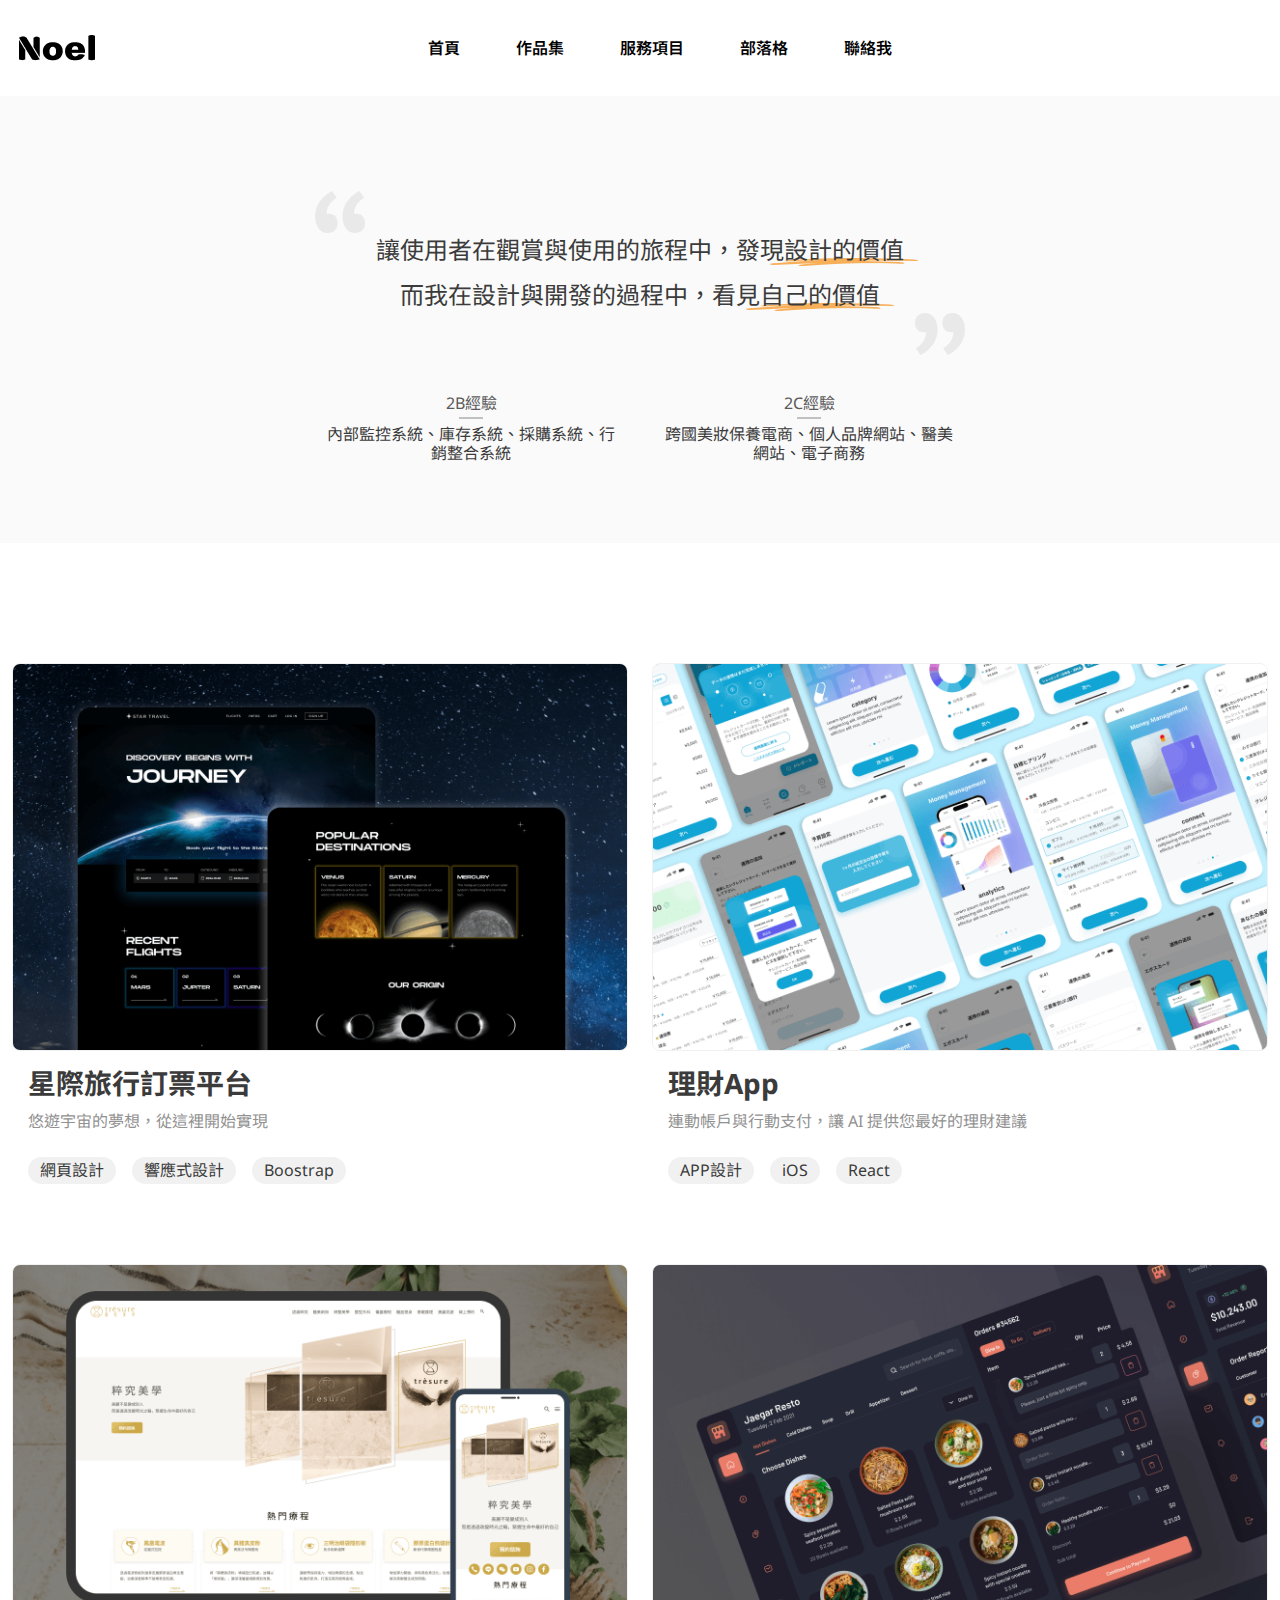
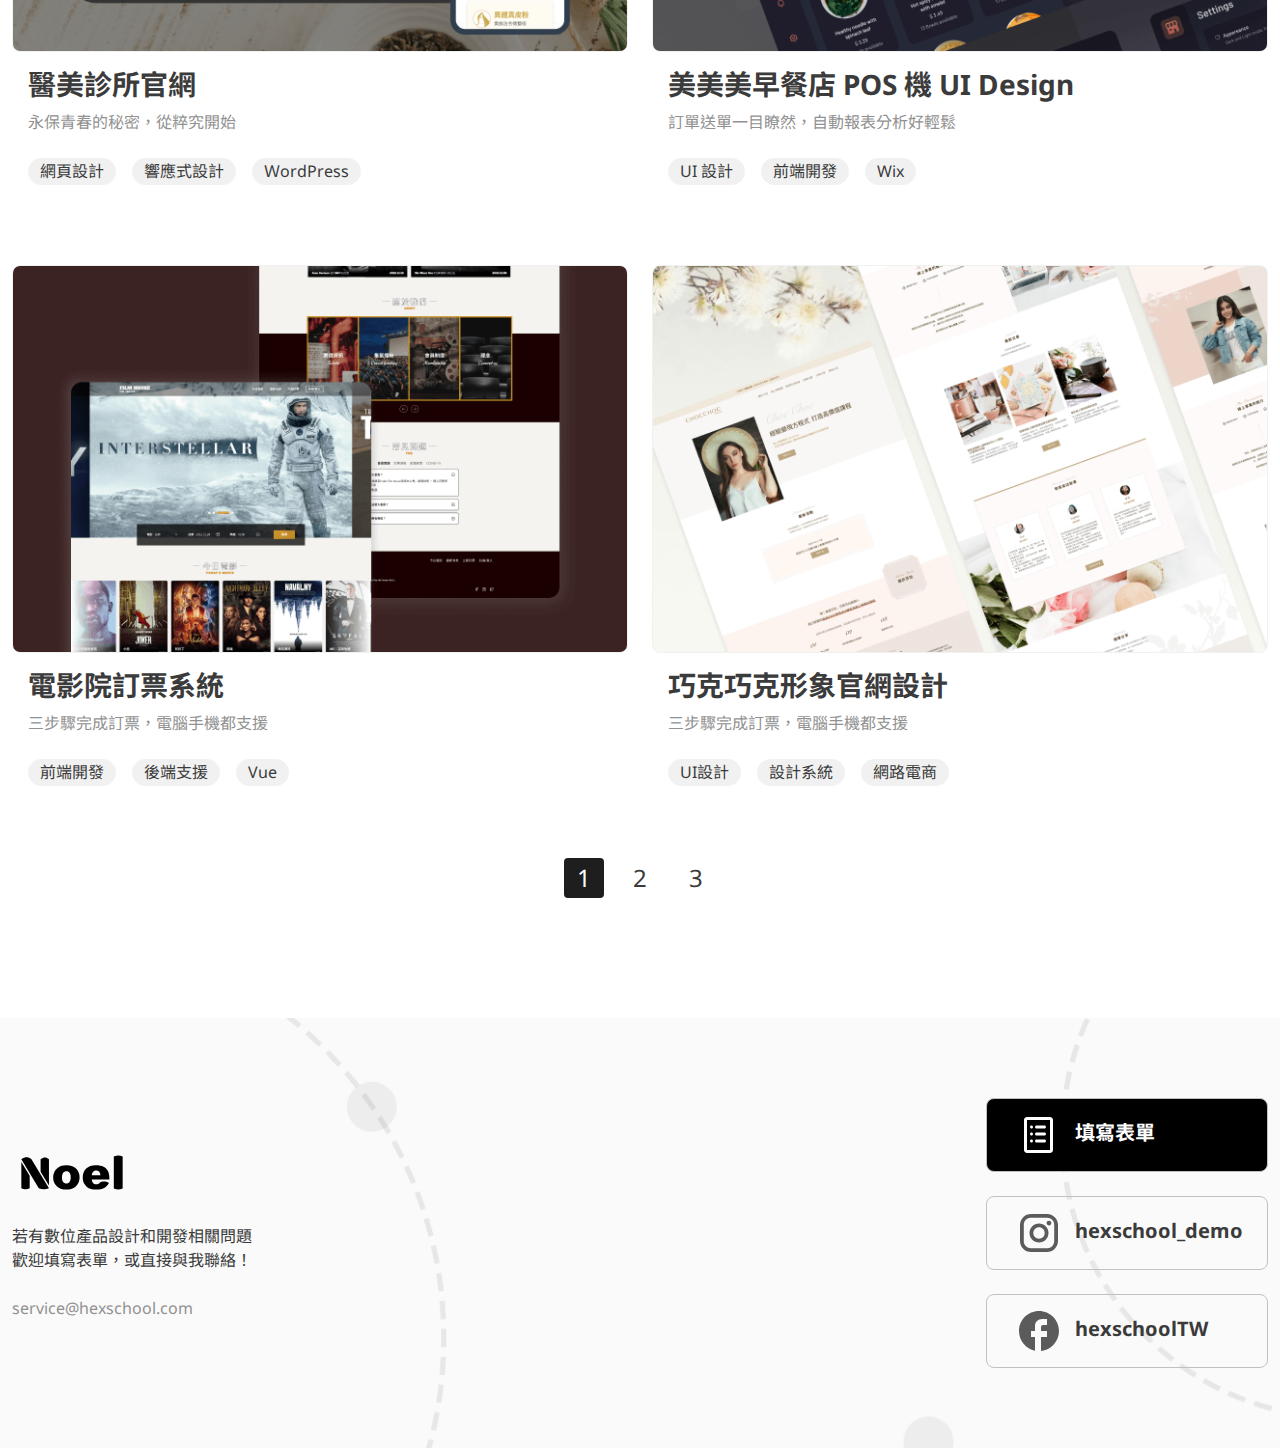
==== pages/work.html @ 678d24e9 "上傳檔案" ====
<!DOCTYPE html>
<html lang="en">

<head>
  <meta charset="UTF-8">
  <meta name="viewport" content="width=device-width, initial-scale=1.0">
  <title>Noel 作品集</title>
  <link rel="stylesheet" href="https://cdn.jsdelivr.net/npm/swiper@11/swiper-bundle.min.css"/>
  <link rel="stylesheet" href="/assets/css/all.css">
</head>

<body>
      <!-- navbar -->
  <nav>
    <div class="container">
      <div class="navbar">
        <!-- logo -->
        <h1>
          <a href="../index.html">
            <img src="../assets/images/logo.png" alt="Noel Logo">
          </a>
        </h1>
        <!-- icon -->
          <input type="checkbox" name="" id="menu-control" class="menu-control">
          <label for="menu-control" class="menu-btn">
            <span class="material-symbols-outlined hamburger">menu</span>
            <span class="material-symbols-outlined closure">close</span>
          </label>
        <!-- menu -->
        <ul class="menu">
          <li>
            <a href="../index.html">首頁</a>
          </li>
          <li>
            <a href="/pages/work.html">作品集</a>
          </li>
          <li>
            <a href="#">服務項目</a>
          </li>
          <li>
            <a href="#">部落格</a>
          </li>
          <li>
            <a href="#">聯絡我</a>
          </li>
        </ul>
      </div>
    </div>
  </nav>
  <!-- banner -->
  <div class="banner">
    <div class="container">
      <div class="banner-inner">
          <h2>
            <p>讓使用者在觀賞與使用的旅程中，<br>發現<span class="position-relative deco-mark">設計的價值</span></p>
            <p>而我在設計與開發的過程中，<br>看見<span class="position-relative deco-mark">自己的價值</span></p>
          </h2>

      <ul>
        <li>
          <h3>2B經驗</h3>
          <p>內部監控系統、庫存系統、採購系統、行銷整合系統</p>
        </li>
        <li>
          <h3>2C經驗</h3>
          <p>跨國美妝保養電商、個人品牌網站、醫美網站、電子商務</p>
        </li>
      </ul> 
      </div>       
    </div>
  </div>
  <!-- work -->
  <div class="container">
    <div class="work">
      <!-- card -->
      <ul class="card">
        <!-- card 1 -->
        <li class="card-list">
          <img src="/assets/images/work-image1.png" alt="星際旅行訂票平台 作品圖片">
          <div class="card-content">
            <h3 class="work-title">星際旅行訂票平台</h3>
            <p class="work-title-sub text-light-grey">悠遊宇宙的夢想，從這裡開始實現</p>
            <ul class="hashtag">
              <li><a href="#">網頁設計</a></li>
              <li><a href="#">響應式設計</a></li>
              <li><a href="#">Boostrap</a></li>
            </ul>
          </div>
        </li>
        <!-- card 2 -->
        <li class="card-list">
          <img src="/assets/images/work-image2.png" alt="理財App 作品圖片">
          <div class="card-content">
            <h3 class="work-title">理財App</h3>
            <p class="work-title-sub text-light-grey">連動帳戶與行動支付，讓 AI 提供您最好的理財建議</p>
            <ul class="hashtag">
              <li><a href="#">APP設計</a></li>
              <li><a href="#">iOS</a></li>
              <li><a href="#">React</a></li>
            </ul>
          </div>
        </li>
        <!-- card 3-->
        <li class="card-list">
          <img src="/assets/images/work-image3.png" alt="醫美診所官網 作品圖片">
          <div class="card-content">
            <h3 class="work-title">醫美診所官網</h3>
            <p class="work-title-sub text-light-grey">永保青春的秘密，從粹究開始</p>
            <ul class="hashtag">
              <li><a href="#">網頁設計</a></li>
              <li><a href="#">響應式設計</a></li>
              <li><a href="#">ＷordPress</a></li>
            </ul>
          </div>
        </li>
        <!-- card 4-->
        <li class="card-list">
          <img src="/assets/images/work-image4.png" alt="美美美早餐店 POS 機 UI Design 作品圖片">
          <div class="card-content">
            <h3 class="work-title">美美美早餐店 POS 機 UI Design</h3>
            <p class="work-title-sub text-light-grey">訂單送單一目瞭然，自動報表分析好輕鬆</p>
            <ul class="hashtag">
              <li><a href="#">UI 設計</a></li>
              <li><a href="#">前端開發</a></li>
              <li><a href="#">Wix</a></li>
            </ul>
          </div>
        </li>
        <!-- card 5-->
        <li class="card-list">
          <img src="/assets/images/work-image5.png" alt="電影院訂票系統 作品圖片">
          <div class="card-content">
            <h3 class="work-title">電影院訂票系統</h3>
            <p class="work-title-sub text-light-grey">三步驟完成訂票，電腦手機都支援</p>
            <ul class="hashtag">
              <li><a href="#">前端開發</a></li>
              <li><a href="#">後端支援</a></li>
              <li><a href="#">Vue</a></li>
            </ul>
          </div>
        </li>
        <!-- card 6-->
        <li class="card-list">
          <img src="/assets/images/work-image6.png" alt="巧克巧克形象官網設計 作品圖片">
          <div class="card-content">
            <h3 class="work-title">巧克巧克形象官網設計</h3>
            <p class="work-title-sub text-light-grey">三步驟完成訂票，電腦手機都支援</p>
            <ul class="hashtag">
              <li><a href="#">UI設計</a></li>
              <li><a href="#">設計系統</a></li>
              <li><a href="#">網路電商</a></li>
            </ul>
          </div>
        </li>
      </ul>
      <!-- pagination -->
      <ul class="pagination ">
        <li><a href="#" class="active">1</a></li>
        <li><a href="#">2</a></li>
        <li><a href="#">3</a></li>
      </ul>
    </div>
  </div>
  <!-- footer -->
  <div class="footer">
    <div class="container">
      <div class="footer-inner">
        <div class="footer-contact">
          <h2><a href="#"><img src="/assets/images/logo.svg" alt="Noel logo"></a></h2>
          <div>
            <p>若有數位產品設計和開發相關問題<br><span>歡迎填寫表單，或直接與我聯絡！</span></p>
            <p></p>
          </div>
          <address>
            <a href="mailto:service@hexschool.com">service@hexschool.com</a>
          </address>
        </div>
        <div class="footer-social">
          <ul>
            <li><a class="footer-social-active" href="#"><img src="/assets/images/list.svg" alt="form icon">填寫表單</a></li>
            <li><a class="" href="#"><img src="/assets/images/instagram.svg" alt="instagram icon">hexschool_demo</a></li>
            <li><a class="" href="#"><img src="/assets/images/facebook.svg" alt="form icon">hexschoolTW</a></li>
          </ul>
        </div>
      </div>
    </div>
  </div>

  <!-- 引入 JS  -->
  <script src="/jquery-3.7.1.slim.min.js"></script>
  <script src="https://cdn.jsdelivr.net/npm/swiper@11/swiper-bundle.min.js"></script>
  <script src="/main.js"></script>
</body>

</html>
---- assets/css/all.css ----
/* http://meyerweb.com/eric/tools/css/reset/ 
   v2.0 | 20110126
   License: none (public domain)
*/
@import url("https://fonts.googleapis.com/css2?family=Noto+Sans+TC:wght@100..900&family=Noto+Sans:ital,wght@0,100..900;1,100..900&display=swap");
@import url("https://fonts.googleapis.com/css2?family=Material+Symbols+Outlined:opsz,wght,FILL,GRAD@24,400,0,0");
html,
body,
div,
span,
applet,
object,
iframe,
h1,
h2,
h3,
h4,
h5,
h6,
p,
blockquote,
pre,
a,
abbr,
acronym,
address,
big,
cite,
code,
del,
dfn,
em,
img,
ins,
kbd,
q,
s,
samp,
small,
strike,
strong,
sub,
sup,
tt,
var,
b,
u,
i,
center,
dl,
dt,
dd,
ol,
ul,
li,
fieldset,
form,
label,
legend,
table,
caption,
tbody,
tfoot,
thead,
tr,
th,
td,
article,
aside,
canvas,
details,
embed,
figure,
figcaption,
footer,
header,
hgroup,
menu,
nav,
output,
ruby,
section,
summary,
time,
mark,
audio,
video {
  margin: 0;
  padding: 0;
  border: 0;
  font-size: 100%;
  font: inherit;
  vertical-align: baseline;
}

/* HTML5 display-role reset for older browsers */
article,
aside,
details,
figcaption,
figure,
footer,
header,
hgroup,
menu,
nav,
section {
  display: block;
}

body {
  line-height: 1;
}

ol,
ul {
  list-style: none;
}

blockquote,
q {
  quotes: none;
}

blockquote:before,
blockquote:after,
q:before,
q:after {
  content: "";
  content: none;
}

table {
  border-collapse: collapse;
  border-spacing: 0;
}

/* * {
    outline: 1px solid black;
} */
*,
*:before,
*:after {
  box-sizing: border-box;
}

body {
  font-family: "Noto Sans", "Noto Sans TC", sans-serif;
  color: #3B3B3B;
  line-height: 1.2;
  padding-top: 96px;
}

.d-flex {
  display: flex;
}

.d-block {
  display: block;
}

.d-none {
  display: none;
}

.justify-content-center {
  justify-content: center;
}

.align-items-center {
  align-items: center;
}

.position-relative {
  position: relative;
}

.position-absolute {
  position: absolute;
}

.text-white {
  color: #FFFFFF;
}

.text-grey {
  color: #5B5B5B;
}

.text-light-grey {
  color: #919191;
}

.text-center {
  text-align: center;
}

.container {
  max-width: 1320px;
  margin: 0 auto;
  padding: 0 12px;
}

img {
  display: block;
  max-width: 100%;
  height: auto;
}

a {
  display: block;
  color: #3B3B3B;
  text-decoration: none;
}

.deco-mark::after {
  position: absolute;
  content: "";
  background-image: url("/assets/images/mark.png");
  background-size: contain;
  background-repeat: no-repeat;
  width: 148px;
  height: 8px;
  bottom: 0;
  left: 50%;
  transform: translateX(-50%);
  z-index: -1;
}

.deco-mark-short::after {
  width: 119px;
}

.content-title {
  font-size: 32px;
  display: flex;
  justify-content: center;
  align-items: center;
  line-height: 1.2;
  position: relative;
  font-weight: bold;
  gap: 16px;
  margin-bottom: 80px;
}
@media (max-width: 767px) {
  .content-title {
    font-size: 24px;
    letter-spacing: 2.88px;
  }
}
.content-title::before {
  content: "";
  background-image: url("/assets/images/title-deco-left-lg.png");
  width: 100px;
  height: 6px;
  background-position: center;
}
@media (max-width: 767px) {
  .content-title::before {
    background-image: url("/assets/images/title-deco-left-sm.png");
    width: 56px;
  }
}
.content-title::after {
  content: "";
  background-image: url("/assets/images/title-deco-right-lg.png");
  width: 100px;
  height: 6px;
  background-position: center;
}
@media (max-width: 767px) {
  .content-title::after {
    background-image: url("/assets/images/title-deco-right-sm.png");
    width: 56px;
  }
}

nav {
  background: white;
  position: fixed;
  top: 0;
  width: 100%;
  z-index: 10;
}

.navbar {
  display: flex;
  flex-wrap: wrap;
  align-items: center;
  padding: 28px 0;
}
@media (max-width: 992px) {
  .navbar {
    justify-content: space-between;
  }
}
.navbar h1 {
  margin-right: 318px;
}
.navbar h1 img {
  width: 90px;
}
@media (max-width: 767px) {
  .navbar h1 {
    margin-right: auto;
  }
}
.navbar .menu-control,
.navbar .menu-btn {
  display: none;
}
.navbar .menu-control:checked + .menu-btn .hamburger {
  display: none;
}
.navbar .menu-control:checked + .menu-btn .closure {
  display: inline;
}
.navbar .menu-control:not(:checked) + .menu-btn .hamburger {
  display: inline;
}
.navbar .menu-control:not(:checked) + .menu-btn .closure {
  display: none;
}
.navbar .menu-btn {
  display: none;
  cursor: pointer;
}
@media (max-width: 992px) {
  .navbar .menu-btn {
    display: inline;
    vertical-align: middle;
  }
  .navbar .menu-control:checked ~ .menu {
    display: flex;
    width: 100%;
    flex-direction: column;
    align-items: center;
  }
}
.navbar .menu {
  display: flex;
  gap: 40px;
}
@media (max-width: 992px) {
  .navbar .menu {
    display: none;
  }
}
.navbar .menu a {
  font-weight: 600;
  color: #000000;
  padding: 4px 8px;
  line-height: 1.5;
  position: relative;
}
.navbar .menu a:hover:before, .navbar .menu a:hover::after {
  position: absolute;
  -webkit-box-reflect: below 16px;
}
.navbar .menu a:hover::before {
  content: "";
  top: 0px;
  left: 0px;
  width: 8px;
  height: 8px;
  border-top: 1px solid #919191;
  border-left: 1px solid #919191;
}
.navbar .menu a:hover::after {
  content: "";
  right: 0px;
  top: 0px;
  width: 8px;
  height: 8px;
  border-top: 1px solid #919191;
  border-right: 1px solid #919191;
}

.banner {
  background-color: #FAFAFA;
  padding: 80px 0;
  text-align: center;
}
@media (max-width: 767px) {
  .banner {
    padding-top: 40px;
  }
}
.banner-inner {
  display: flex;
  justify-content: center;
  align-items: center;
  flex-direction: column;
  row-gap: 24px;
}
.banner h2 {
  color: #1E1E1E;
  font-size: 24px;
  padding: 60px 0;
  position: relative;
  display: flex;
  flex-direction: column;
  row-gap: 16px;
  z-index: 0;
}
@media (max-width: 767px) {
  .banner h2 {
    padding-top: 64px;
    padding-bottom: 40px;
    line-height: 1.5;
    font-size: 20px;
  }
}
.banner h2::before {
  position: absolute;
  content: url("/assets/images/quote-left.png");
  width: 72px;
  height: 72px;
  top: 0px;
  left: -72px;
}
@media (max-width: 767px) {
  .banner h2::before {
    width: 64px;
    height: 64px;
    left: 50%;
    transform: translate(-50%, 0%);
  }
}
.banner h2::after {
  position: absolute;
  content: url("/assets/images/quote-right.png");
  width: 72px;
  height: 72px;
  bottom: 0px;
  right: -72px;
}
@media (max-width: 767px) {
  .banner h2::after {
    display: none;
  }
}
.banner br {
  display: none;
}
@media (max-width: 767px) {
  .banner br {
    display: inline;
  }
}
.banner ul {
  display: flex;
  -moz-column-gap: 40px;
       column-gap: 40px;
  max-width: 636px;
}
@media (max-width: 767px) {
  .banner ul {
    max-width: 235px;
  }
}
.banner ul li {
  width: 50%;
}
@media (max-width: 767px) {
  .banner ul {
    flex-wrap: wrap;
    gap: 20px;
  }
  .banner ul li {
    width: 100%;
  }
}
.banner h3 {
  position: relative;
  margin-bottom: 8px;
  padding-bottom: 4px;
  color: #5B5B5B;
}
.banner h3::after {
  content: "";
  width: 24px;
  height: 2px;
  background-color: #C1C1C1;
  position: absolute;
  top: 100%;
  left: 50%;
  transform: translate(-50%, 0%);
}
.banner p {
  color: #3B3B3B;
}

.work {
  padding: 120px 0;
}
@media (max-width: 767px) {
  .work {
    padding: 80px 0;
  }
}
.work .hashtag a {
  background: #F1F1F1;
}

.card {
  display: flex;
  flex-wrap: wrap;
  gap: 80px 24px;
  margin-bottom: 72px;
  width: 100%;
}
@media (max-width: 767px) {
  .card {
    gap: 48px;
  }
}
.card-list {
  width: calc(50% - 12px);
}
@media (max-width: 767px) {
  .card-list {
    width: 100%;
  }
}
.card-list img {
  border: 1px solid #F1F1F1;
  border-radius: 8px;
  width: 100%;
  margin-bottom: 16px;
}
.card-content {
  padding: 0 16px;
}

.work-title {
  font-size: 28px;
  font-weight: 700;
  margin-bottom: 8px;
}
@media (max-width: 767px) {
  .work-title {
    font-size: 20px;
  }
}

.work-title-sub {
  line-height: 1.5;
  margin-bottom: 24px;
}

.hashtag {
  display: flex;
  gap: 16px;
  flex-wrap: wrap;
}
@media (max-width: 992px) {
  .hashtag {
    gap: 8px;
    justify-content: center;
  }
}
.hashtag a {
  padding: 4px 12px;
  border-radius: 16px;
}
.hashtag a:hover {
  background: #3B3B3B;
  color: white;
}

.pagination {
  display: flex;
  justify-content: center;
  gap: 16px;
  font-size: 24px;
  line-height: 1.5;
}
.pagination a {
  padding: 2px 13px;
  border-radius: 4px;
}
.pagination a:hover {
  color: white;
  background: #1E1E1E;
}
.pagination .active {
  color: white;
  background: #1E1E1E;
}

.footer {
  background-image: url("/assets/images/footer-bg-lg.png");
  background-size: cover;
  background-position: center;
  background-repeat: no-repeat;
  padding: 80px 0;
}
@media (max-width: 767px) {
  .footer {
    padding: 40px 0;
    background-image: url("/assets/images/footer-bg-sm.png");
  }
}
.footer-inner {
  display: flex;
  justify-content: space-between;
  align-items: center;
}
@media (max-width: 767px) {
  .footer-inner {
    flex-direction: column;
    gap: 40px;
  }
}
.footer-contact {
  display: flex;
  flex-direction: column;
  row-gap: 24px;
  line-height: 1.5;
}
@media (max-width: 767px) {
  .footer-contact {
    align-items: center;
  }
}
.footer-contact img {
  width: 120px;
}
@media (max-width: 767px) {
  .footer-contact span {
    margin-top: 4px;
    display: block;
  }
}
.footer-contact a {
  color: #919191;
}
.footer-social ul {
  display: flex;
  flex-direction: column;
  row-gap: 24px;
}
.footer-social a {
  font-size: 20px;
  font-weight: 700;
  display: block;
  max-width: 306px;
  padding: 8px 24px;
  border-radius: 8px;
  border: 1px solid #C1C1C1;
}
.footer-social a:hover {
  background: #000000;
}
@media (max-width: 767px) {
  .footer-social a {
    padding-top: 4px;
    padding-bottom: 4px;
  }
}
.footer-social-active {
  background: #000000;
  color: #FFFFFF;
}
.footer-social img {
  display: inline;
  vertical-align: middle;
  margin-right: 8px;
}

.hero {
  position: relative;
}
@media (max-width: 767px) {
  .hero .container {
    padding-left: 0px;
    padding-right: 0;
  }
}
.hero-box {
  display: flex;
  gap: 24px;
}
@media (max-width: 992px) {
  .hero-box {
    flex-direction: column-reverse;
  }
}
.hero-info {
  display: flex;
  flex-direction: column;
  justify-content: center;
}
@media (max-width: 992px) {
  .hero-info {
    align-items: center;
    text-align: center;
  }
}
.hero-info h2 {
  font-size: 40px;
  font-weight: 600;
  margin-bottom: 24px;
}
.hero-info p {
  font-size: 20px;
  line-height: 1.5;
  margin-bottom: 16px;
}
.hero-info small {
  font-size: 16px;
  line-height: 1.5;
  color: #C1C1C1;
}
.hero-info ul {
  margin-top: 60px;
  gap: 16px;
}
.hero-img {
  height: 792px;
}
@media (max-width: 992px) {
  .hero-img {
    height: auto;
  }
}
.hero-img img:nth-of-type(1) {
  height: 100%;
  -o-object-fit: cover;
     object-fit: cover;
}
@media (max-width: 767px) {
  .hero-img img:nth-of-type(1) {
    display: none;
  }
}
@media (max-width: 767px) {
  .hero-img img:nth-of-type(2) {
    display: block;
    width: 100%;
  }
}
.hero-img-position {
  position: absolute;
  height: 100%;
}
@media (max-width: 992px) {
  .hero-img-position {
    height: auto;
    position: static;
  }
}
.hero span {
  margin: 0 8px;
}
@media (max-width: 767px) {
  .hero br {
    display: block;
  }
}

.homepage-work {
  padding-top: 120px;
}
@media (max-width: 992px) {
  .homepage-work .container {
    padding: 0;
  }
}
.homepage-work-bg {
  height: 800px;
  background-repeat: no-repeat;
  background-size: cover;
}
@media (max-width: 992px) {
  .homepage-work-bg {
    height: auto;
  }
}
.homepage-work-box {
  display: flex;
  align-items: center;
}
@media (max-width: 992px) {
  .homepage-work-box {
    flex-direction: column;
  }
}
.homepage-work-img {
  width: 58.33%;
}
@media (max-width: 992px) {
  .homepage-work-img {
    width: 100%;
  }
}
.homepage-work-bg:nth-child(1) {
  background-image: url("/assets/images/homepage-work1-bg.png");
}
@media (max-width: 992px) {
  .homepage-work-bg:nth-child(1) {
    background: none;
  }
}
.homepage-work-bg:nth-child(1) .homepage-work-img {
  margin-top: 80px;
  margin-right: 55px;
}
@media (max-width: 992px) {
  .homepage-work-bg:nth-child(1) .homepage-work-img {
    background-image: url("/assets/images/homepage-work1-bg.png");
    margin-top: 0px;
    margin-right: 0px;
    background-size: cover;
    background-position: center;
    padding-top: 93px;
    display: flex;
    justify-content: center;
  }
  .homepage-work-bg:nth-child(1) .homepage-work-img img {
    width: 295px;
    padding: 0 12px;
  }
}
.homepage-work-bg:nth-child(2) {
  background-image: url("/assets/images/homepage-work2-lg.png");
}
@media (max-width: 992px) {
  .homepage-work-bg:nth-child(2) {
    background-image: none;
  }
}
.homepage-work-bg:nth-child(2) .homepage-work-content {
  margin: 200px 0;
}
@media (max-width: 992px) {
  .homepage-work-bg:nth-child(2) .homepage-work-content {
    margin: 0;
  }
}
.homepage-work-bg:nth-child(2) .homepage-work-img {
  display: none;
}
@media (max-width: 992px) {
  .homepage-work-bg:nth-child(2) .homepage-work-img {
    display: block;
  }
}
.homepage-work-bg:nth-child(2) .homepage-work-img img:nth-of-type(1) {
  display: none;
}
@media (max-width: 375px) {
  .homepage-work-bg:nth-child(2) .homepage-work-img img:nth-of-type(1) {
    display: block;
  }
}
.homepage-work-bg:nth-child(2) .homepage-work-img img:nth-of-type(2) {
  height: 390px;
  width: 100%;
  -o-object-fit: cover;
     object-fit: cover;
}
@media (max-width: 375px) {
  .homepage-work-bg:nth-child(2) .homepage-work-img img:nth-of-type(2) {
    display: none;
  }
}
.homepage-work-bg:nth-child(3) {
  background-image: url("/assets/images/homepage-work3-bg.png");
}
@media (max-width: 992px) {
  .homepage-work-bg:nth-child(3) {
    background: none;
  }
}
.homepage-work-bg:nth-child(3) .homepage-work-img {
  margin-top: 80px;
  margin-right: 49px;
  margin-bottom: 112px;
  z-index: 1;
  position: relative;
}
@media (max-width: 992px) {
  .homepage-work-bg:nth-child(3) .homepage-work-img {
    background-image: url("/assets/images/homepage-work3-bg.png");
    margin: 0;
    background-size: cover;
    background-position: center;
    padding: 90px 0;
    display: flex;
    justify-content: center;
  }
  .homepage-work-bg:nth-child(3) .homepage-work-img::after {
    content: "";
    position: absolute;
    background-color: rgba(10, 16, 19, 0.5019607843);
    top: 0px;
    left: 0px;
    bottom: 0px;
    right: 0px;
  }
  .homepage-work-bg:nth-child(3) .homepage-work-img img {
    width: 295px;
    padding: 0 12px;
    z-index: 2;
  }
}
.homepage-work-bg-layer::after {
  content: "";
  background-color: rgba(10, 16, 19, 0.5019607843);
  position: absolute;
  top: 0px;
  left: 0px;
  bottom: 0px;
}
@media (max-width: 992px) {
  .homepage-work-bg-layer::after {
    content: none;
  }
}
.homepage-work-bg-layer-50::after {
  right: 50%;
}
.homepage-work-bg-layer-100::after {
  right: 0px;
}
.homepage-work-content {
  background-color: rgba(255, 255, 255, 0.1019607843);
  border-radius: 24px;
  padding: 80px 40px 56px 40px;
  width: 41.67%;
  z-index: 1;
}
@media (max-width: 992px) {
  .homepage-work-content {
    padding: 24px 24px 48px 24px;
  }
}
.homepage-work-content .hashtag a {
  background: #FFFFFF;
  color: #3B3B3B;
}
@media (max-width: 992px) {
  .homepage-work-content .hashtag a {
    background: #F1F1F1;
  }
}
@media (max-width: 992px) {
  .homepage-work-content {
    text-align: center;
    width: 100%;
  }
}
.homepage-work-info {
  border-bottom: 1px solid #F1F1F1;
  margin-bottom: 40px;
  padding-bottom: 40px;
}
@media (max-width: 992px) {
  .homepage-work-info {
    border-bottom: 0;
    margin-bottom: 20px;
    padding-bottom: 0px;
  }
}
.homepage-work-more {
  display: flex;
  justify-content: center;
  gap: 8px;
}
.homepage-work-more a {
  background: #000000;
  padding: 16px 32px;
  line-height: 1.5;
  border-radius: 5px;
  font-size: 20px;
  font-weight: 700;
}
@media (max-width: 767px) {
  .homepage-work-more a {
    padding: 8px 16px;
    font-size: 16px;
  }
}
.homepage-work-more a:hover {
  background-color: #3B3B3B;
}

.homepage-service {
  background-image: url("/assets/images/homepage-services-bg.png");
  background-repeat: no-repeat;
  background-size: cover;
  padding: 120px 0;
}
@media (max-width: 992px) {
  .homepage-service {
    padding: 80px 0;
  }
}

.service-list {
  display: flex;
  gap: 24px;
  margin-bottom: 80px;
}
@media (max-width: 992px) {
  .service-list {
    flex-wrap: wrap;
  }
}
.service-list-item {
  width: 25%;
  padding: 80px 0;
  background-image: url("/assets/images/service-item-bg.png");
  background-repeat: no-repeat;
  background-size: cover;
  background-position: center;
  display: flex;
  flex-direction: column;
  align-items: center;
  gap: 24px;
  border-radius: 16px;
}
@media (max-width: 992px) {
  .service-list-item {
    width: calc(50% - 12px);
  }
}
@media (max-width: 767px) {
  .service-list-item {
    width: 100%;
  }
}
.service-list-item h4 {
  font-size: 28px;
  line-height: 1.5;
  font-weight: 700;
  color: white;
}

.service-more {
  display: flex;
  flex-direction: column;
  justify-content: center;
  align-items: center;
}
.service-more p {
  font-size: 28px;
  color: #3B3B3B;
  font-weight: 600;
  margin-bottom: 40px;
}
.service-more a {
  padding: 16px 32px;
  background: #000000;
  color: #FFFFFF;
  display: flex;
  align-items: center;
  gap: 8px;
  border-radius: 5px;
}
.service-more a:hover {
  background-color: #3B3B3B;
}

.homepage-article {
  padding: 120px 0;
}
@media (max-width: 767px) {
  .homepage-article {
    padding: 80px 0;
  }
}

.article-img {
  border-radius: 8px;
  margin-bottom: 16px;
  width: 100%;
}

.article-info {
  padding: 0 8px;
}

.article-title {
  font-size: 20px;
  font-weight: 700;
  color: #3B3B3B;
  margin-bottom: 16px;
}

.swiper {
  padding-bottom: 52px;
}

.article-content {
  display: flex;
  justify-content: space-between;
}
.article-content p:first-child {
  background: #F1F1F1;
  padding: 4px 12px;
  border-radius: 16px;
}

.article-btn {
  display: none;
  padding: 8px 16px;
  background-color: #000000;
  color: #ffffff;
  border-radius: 5px;
  font-weight: 700;
  line-height: 1.5;
  gap: 8px;
}
@media (max-width: 767px) {
  .article-btn {
    display: flex;
  }
}

@media (max-width: 767px) {
  .swiper-pagination {
    display: none;
  }
  .swiper {
    padding-bottom: 0;
    margin-bottom: -8px;
  }
  .swiper-slide {
    margin-bottom: 48px;
  }
  .swiper-slide:nth-child(n+4) {
    display: none;
  }
}/*# sourceMappingURL=all.css.map */
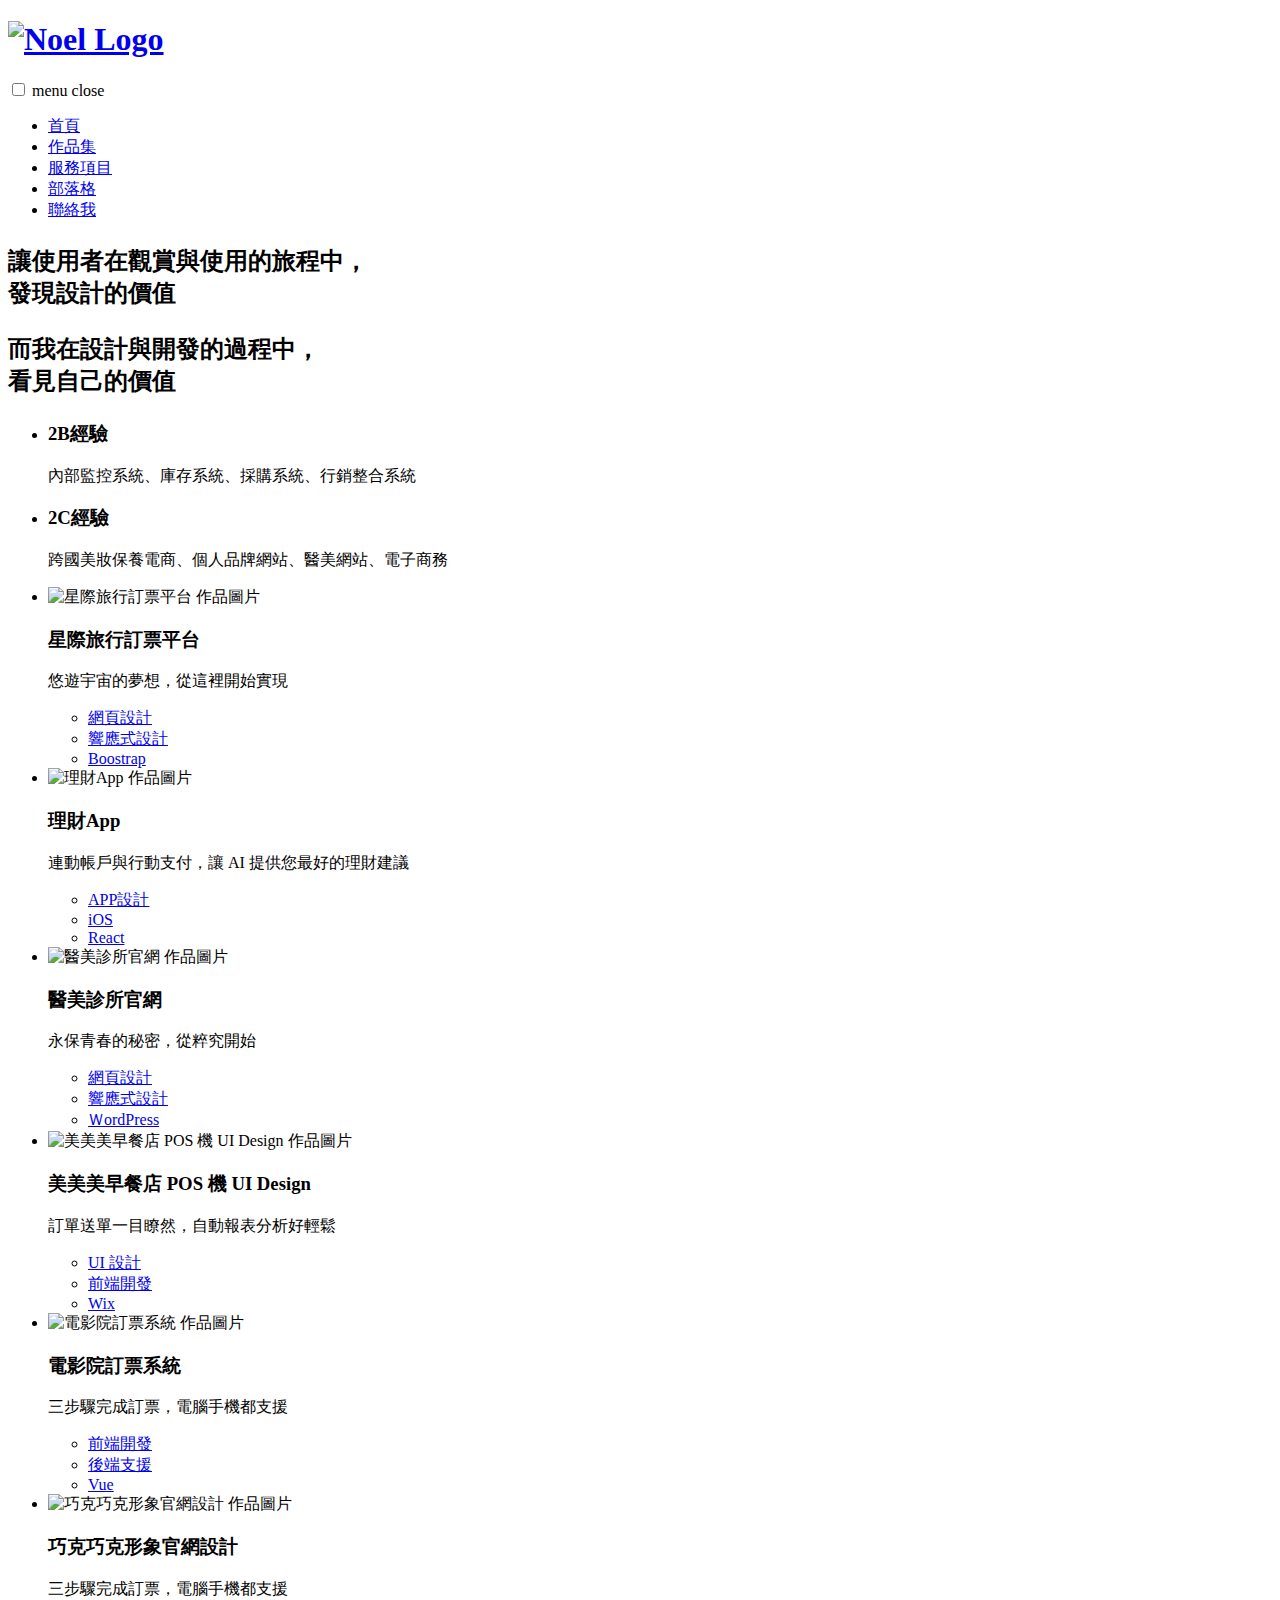
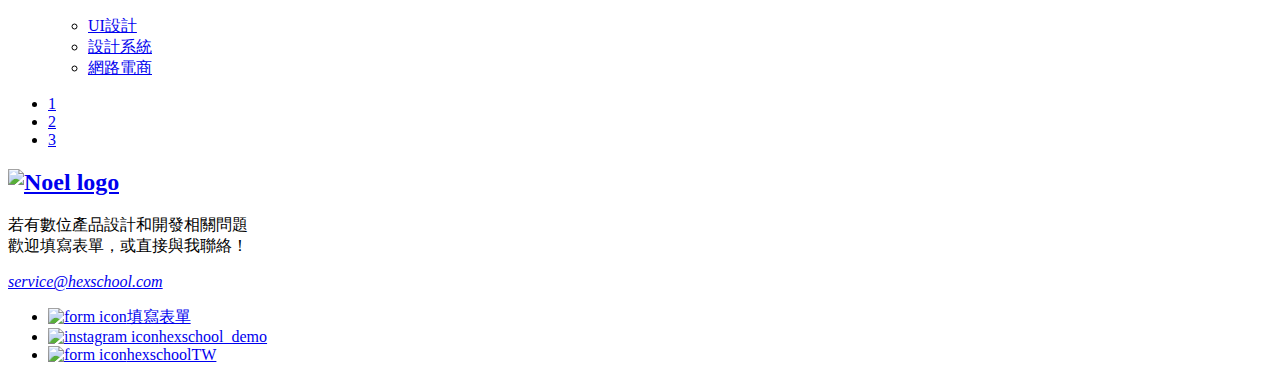
==== commit 99491bba: "更新 src" ====
--- a/pages/work.html
+++ b/pages/work.html
@@ -5,34 +5,34 @@
   <meta charset="UTF-8">
   <meta name="viewport" content="width=device-width, initial-scale=1.0">
   <title>Noel 作品集</title>
-  <link rel="stylesheet" href="https://cdn.jsdelivr.net/npm/swiper@11/swiper-bundle.min.css"/>
-  <link rel="stylesheet" href="/assets/css/all.css">
+  <link rel="stylesheet" href="https://cdn.jsdelivr.net/npm/swiper@11/swiper-bundle.min.css" />
+  <link rel="stylesheet" href="assets/css/all.css">
 </head>
 
 <body>
-      <!-- navbar -->
+  <!-- navbar -->
   <nav>
     <div class="container">
       <div class="navbar">
         <!-- logo -->
         <h1>
-          <a href="../index.html">
-            <img src="../assets/images/logo.png" alt="Noel Logo">
+          <a href="#">
+            <img src="assets/images/logo.png" alt="Noel Logo">
           </a>
         </h1>
         <!-- icon -->
-          <input type="checkbox" name="" id="menu-control" class="menu-control">
-          <label for="menu-control" class="menu-btn">
-            <span class="material-symbols-outlined hamburger">menu</span>
-            <span class="material-symbols-outlined closure">close</span>
-          </label>
+        <input type="checkbox" name="" id="menu-control" class="menu-control">
+        <label for="menu-control" class="menu-btn">
+          <span class="material-symbols-outlined hamburger">menu</span>
+          <span class="material-symbols-outlined closure">close</span>
+        </label>
         <!-- menu -->
         <ul class="menu">
           <li>
-            <a href="../index.html">首頁</a>
+            <a href="index.html">首頁</a>
           </li>
           <li>
-            <a href="/pages/work.html">作品集</a>
+            <a href="pages/work.html">作品集</a>
           </li>
           <li>
             <a href="#">服務項目</a>
@@ -51,22 +51,22 @@
   <div class="banner">
     <div class="container">
       <div class="banner-inner">
-          <h2>
-            <p>讓使用者在觀賞與使用的旅程中，<br>發現<span class="position-relative deco-mark">設計的價值</span></p>
-            <p>而我在設計與開發的過程中，<br>看見<span class="position-relative deco-mark">自己的價值</span></p>
-          </h2>
+        <h2>
+          <p>讓使用者在觀賞與使用的旅程中，<br>發現<span class="position-relative deco-mark">設計的價值</span></p>
+          <p>而我在設計與開發的過程中，<br>看見<span class="position-relative deco-mark">自己的價值</span></p>
+        </h2>
 
-      <ul>
-        <li>
-          <h3>2B經驗</h3>
-          <p>內部監控系統、庫存系統、採購系統、行銷整合系統</p>
-        </li>
-        <li>
-          <h3>2C經驗</h3>
-          <p>跨國美妝保養電商、個人品牌網站、醫美網站、電子商務</p>
-        </li>
-      </ul> 
-      </div>       
+        <ul>
+          <li>
+            <h3>2B經驗</h3>
+            <p>內部監控系統、庫存系統、採購系統、行銷整合系統</p>
+          </li>
+          <li>
+            <h3>2C經驗</h3>
+            <p>跨國美妝保養電商、個人品牌網站、醫美網站、電子商務</p>
+          </li>
+        </ul>
+      </div>
     </div>
   </div>
   <!-- work -->
@@ -76,7 +76,7 @@
       <ul class="card">
         <!-- card 1 -->
         <li class="card-list">
-          <img src="/assets/images/work-image1.png" alt="星際旅行訂票平台 作品圖片">
+          <img src="assets/images/work-image1.png" alt="星際旅行訂票平台 作品圖片">
           <div class="card-content">
             <h3 class="work-title">星際旅行訂票平台</h3>
             <p class="work-title-sub text-light-grey">悠遊宇宙的夢想，從這裡開始實現</p>
@@ -89,7 +89,7 @@
         </li>
         <!-- card 2 -->
         <li class="card-list">
-          <img src="/assets/images/work-image2.png" alt="理財App 作品圖片">
+          <img src="assets/images/work-image2.png" alt="理財App 作品圖片">
           <div class="card-content">
             <h3 class="work-title">理財App</h3>
             <p class="work-title-sub text-light-grey">連動帳戶與行動支付，讓 AI 提供您最好的理財建議</p>
@@ -102,7 +102,7 @@
         </li>
         <!-- card 3-->
         <li class="card-list">
-          <img src="/assets/images/work-image3.png" alt="醫美診所官網 作品圖片">
+          <img src="assets/images/work-image3.png" alt="醫美診所官網 作品圖片">
           <div class="card-content">
             <h3 class="work-title">醫美診所官網</h3>
             <p class="work-title-sub text-light-grey">永保青春的秘密，從粹究開始</p>
@@ -115,7 +115,7 @@
         </li>
         <!-- card 4-->
         <li class="card-list">
-          <img src="/assets/images/work-image4.png" alt="美美美早餐店 POS 機 UI Design 作品圖片">
+          <img src="assets/images/work-image4.png" alt="美美美早餐店 POS 機 UI Design 作品圖片">
           <div class="card-content">
             <h3 class="work-title">美美美早餐店 POS 機 UI Design</h3>
             <p class="work-title-sub text-light-grey">訂單送單一目瞭然，自動報表分析好輕鬆</p>
@@ -128,7 +128,7 @@
         </li>
         <!-- card 5-->
         <li class="card-list">
-          <img src="/assets/images/work-image5.png" alt="電影院訂票系統 作品圖片">
+          <img src="assets/images/work-image5.png" alt="電影院訂票系統 作品圖片">
           <div class="card-content">
             <h3 class="work-title">電影院訂票系統</h3>
             <p class="work-title-sub text-light-grey">三步驟完成訂票，電腦手機都支援</p>
@@ -141,7 +141,7 @@
         </li>
         <!-- card 6-->
         <li class="card-list">
-          <img src="/assets/images/work-image6.png" alt="巧克巧克形象官網設計 作品圖片">
+          <img src="assets/images/work-image6.png" alt="巧克巧克形象官網設計 作品圖片">
           <div class="card-content">
             <h3 class="work-title">巧克巧克形象官網設計</h3>
             <p class="work-title-sub text-light-grey">三步驟完成訂票，電腦手機都支援</p>
@@ -166,7 +166,7 @@
     <div class="container">
       <div class="footer-inner">
         <div class="footer-contact">
-          <h2><a href="#"><img src="/assets/images/logo.svg" alt="Noel logo"></a></h2>
+          <h2><a href="#"><img src="assets/images/logo.svg" alt="Noel logo"></a></h2>
           <div>
             <p>若有數位產品設計和開發相關問題<br><span>歡迎填寫表單，或直接與我聯絡！</span></p>
             <p></p>
@@ -177,9 +177,9 @@
         </div>
         <div class="footer-social">
           <ul>
-            <li><a class="footer-social-active" href="#"><img src="/assets/images/list.svg" alt="form icon">填寫表單</a></li>
-            <li><a class="" href="#"><img src="/assets/images/instagram.svg" alt="instagram icon">hexschool_demo</a></li>
-            <li><a class="" href="#"><img src="/assets/images/facebook.svg" alt="form icon">hexschoolTW</a></li>
+            <li><a class="footer-social-active" href="#"><img src="assets/images/list.svg" alt="form icon">填寫表單</a></li>
+            <li><a class="" href="#"><img src="assets/images/instagram.svg" alt="instagram icon">hexschool_demo</a></li>
+            <li><a class="" href="#"><img src="assets/images/facebook.svg" alt="form icon">hexschoolTW</a></li>
           </ul>
         </div>
       </div>
@@ -189,7 +189,7 @@
   <!-- 引入 JS  -->
   <script src="/jquery-3.7.1.slim.min.js"></script>
   <script src="https://cdn.jsdelivr.net/npm/swiper@11/swiper-bundle.min.js"></script>
-  <script src="/main.js"></script>
+  <script src="main.js"></script>
 </body>
 
 </html>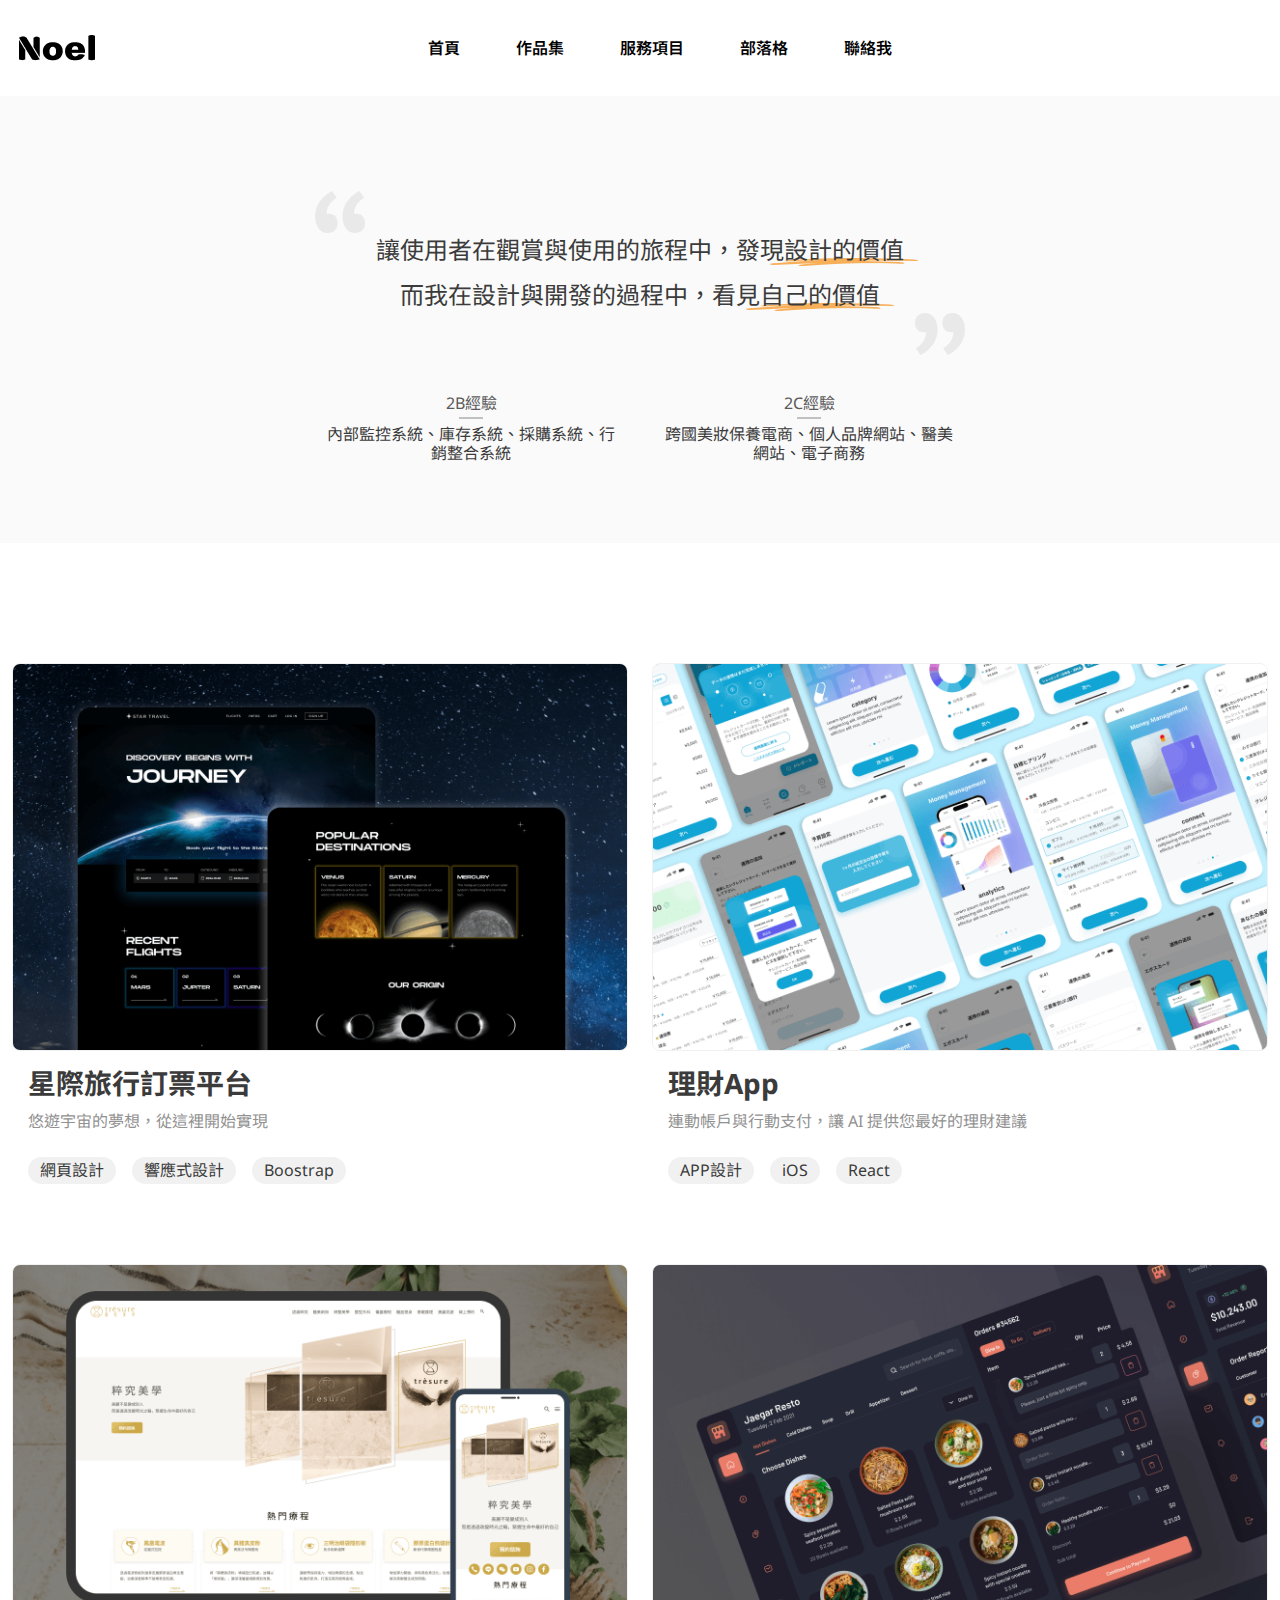
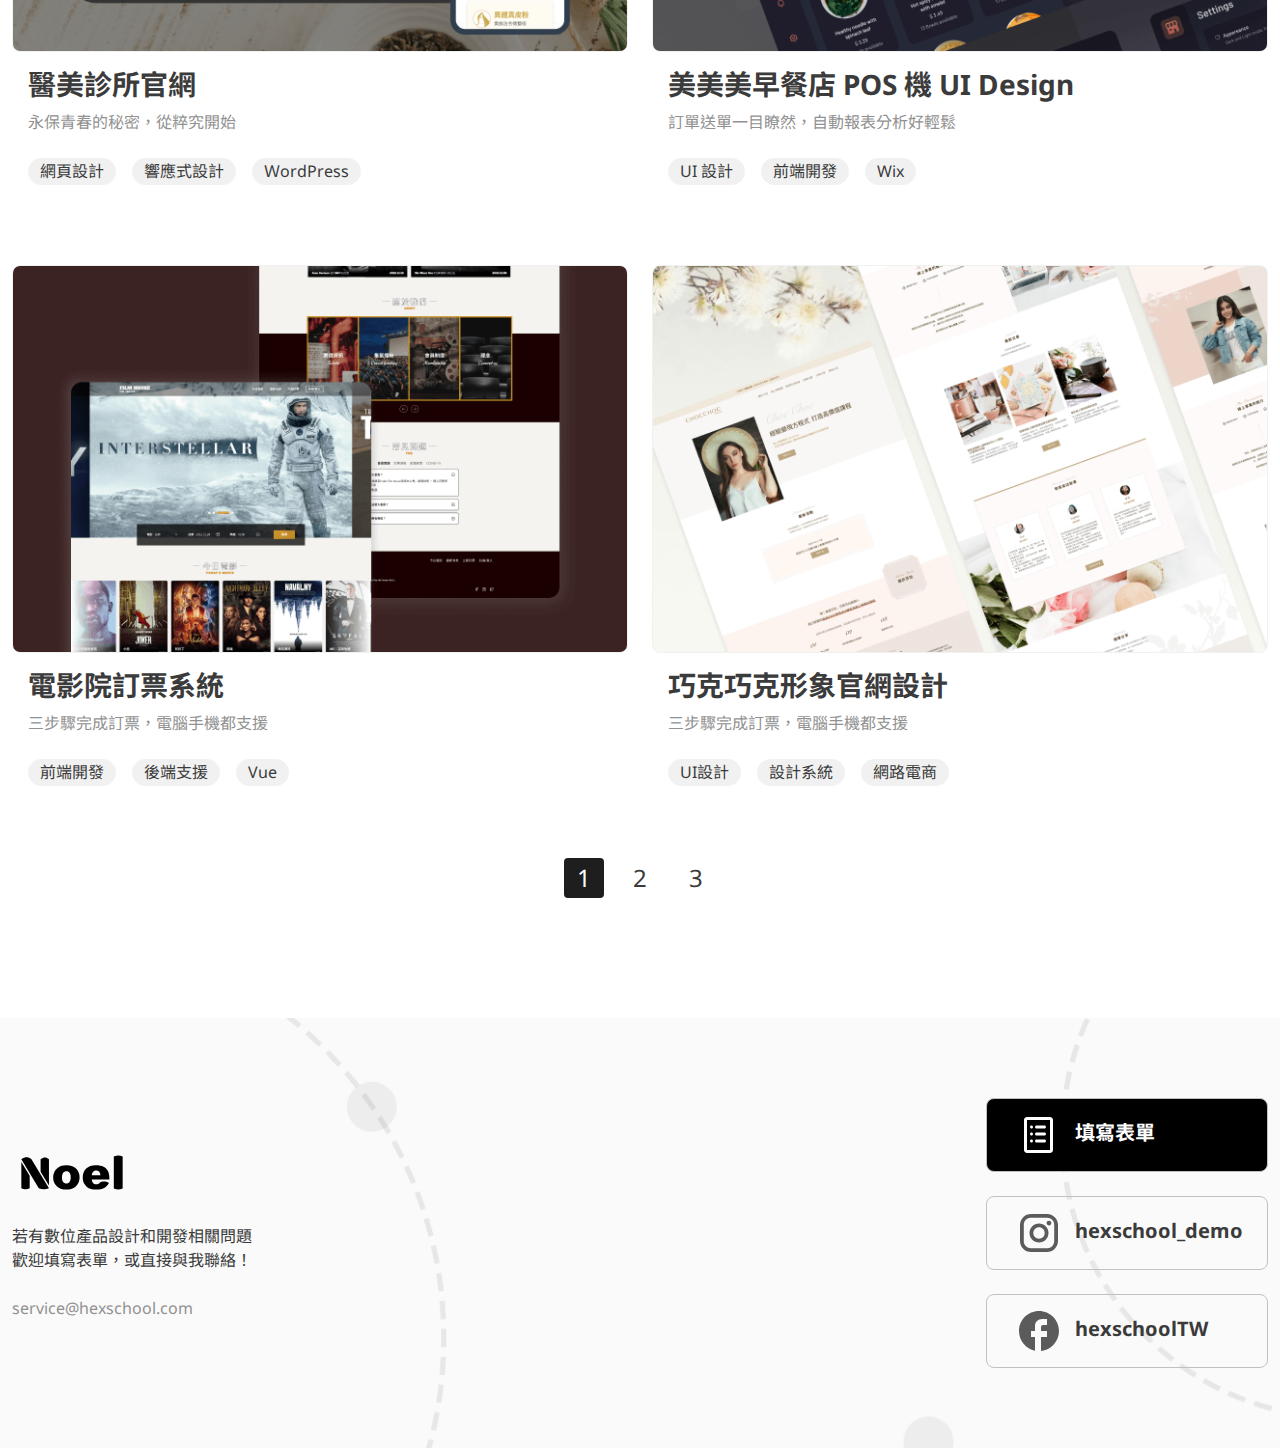
==== commit dd27ccaf: "更新連結" ====
--- a/pages/work.html
+++ b/pages/work.html
@@ -6,7 +6,7 @@
   <meta name="viewport" content="width=device-width, initial-scale=1.0">
   <title>Noel 作品集</title>
   <link rel="stylesheet" href="https://cdn.jsdelivr.net/npm/swiper@11/swiper-bundle.min.css" />
-  <link rel="stylesheet" href="assets/css/all.css">
+  <link rel="stylesheet" href="../assets/css/all.css">
 </head>
 
 <body>
@@ -17,7 +17,7 @@
         <!-- logo -->
         <h1>
           <a href="#">
-            <img src="assets/images/logo.png" alt="Noel Logo">
+            <img src="../assets/images/logo.png" alt="Noel Logo">
           </a>
         </h1>
         <!-- icon -->
@@ -29,10 +29,10 @@
         <!-- menu -->
         <ul class="menu">
           <li>
-            <a href="index.html">首頁</a>
+            <a href="../index.html">首頁</a>
           </li>
           <li>
-            <a href="pages/work.html">作品集</a>
+            <a href="work.html">作品集</a>
           </li>
           <li>
             <a href="#">服務項目</a>
@@ -76,7 +76,7 @@
       <ul class="card">
         <!-- card 1 -->
         <li class="card-list">
-          <img src="assets/images/work-image1.png" alt="星際旅行訂票平台 作品圖片">
+          <img src="../assets/images/work-image1.png" alt="星際旅行訂票平台 作品圖片">
           <div class="card-content">
             <h3 class="work-title">星際旅行訂票平台</h3>
             <p class="work-title-sub text-light-grey">悠遊宇宙的夢想，從這裡開始實現</p>
@@ -89,7 +89,7 @@
         </li>
         <!-- card 2 -->
         <li class="card-list">
-          <img src="assets/images/work-image2.png" alt="理財App 作品圖片">
+          <img src="../assets/images/work-image2.png" alt="理財App 作品圖片">
           <div class="card-content">
             <h3 class="work-title">理財App</h3>
             <p class="work-title-sub text-light-grey">連動帳戶與行動支付，讓 AI 提供您最好的理財建議</p>
@@ -102,7 +102,7 @@
         </li>
         <!-- card 3-->
         <li class="card-list">
-          <img src="assets/images/work-image3.png" alt="醫美診所官網 作品圖片">
+          <img src="../assets/images/work-image3.png" alt="醫美診所官網 作品圖片">
           <div class="card-content">
             <h3 class="work-title">醫美診所官網</h3>
             <p class="work-title-sub text-light-grey">永保青春的秘密，從粹究開始</p>
@@ -115,7 +115,7 @@
         </li>
         <!-- card 4-->
         <li class="card-list">
-          <img src="assets/images/work-image4.png" alt="美美美早餐店 POS 機 UI Design 作品圖片">
+          <img src="../assets/images/work-image4.png" alt="美美美早餐店 POS 機 UI Design 作品圖片">
           <div class="card-content">
             <h3 class="work-title">美美美早餐店 POS 機 UI Design</h3>
             <p class="work-title-sub text-light-grey">訂單送單一目瞭然，自動報表分析好輕鬆</p>
@@ -128,7 +128,7 @@
         </li>
         <!-- card 5-->
         <li class="card-list">
-          <img src="assets/images/work-image5.png" alt="電影院訂票系統 作品圖片">
+          <img src="../assets/images/work-image5.png" alt="電影院訂票系統 作品圖片">
           <div class="card-content">
             <h3 class="work-title">電影院訂票系統</h3>
             <p class="work-title-sub text-light-grey">三步驟完成訂票，電腦手機都支援</p>
@@ -141,7 +141,7 @@
         </li>
         <!-- card 6-->
         <li class="card-list">
-          <img src="assets/images/work-image6.png" alt="巧克巧克形象官網設計 作品圖片">
+          <img src="../assets/images/work-image6.png" alt="巧克巧克形象官網設計 作品圖片">
           <div class="card-content">
             <h3 class="work-title">巧克巧克形象官網設計</h3>
             <p class="work-title-sub text-light-grey">三步驟完成訂票，電腦手機都支援</p>
@@ -166,7 +166,7 @@
     <div class="container">
       <div class="footer-inner">
         <div class="footer-contact">
-          <h2><a href="#"><img src="assets/images/logo.svg" alt="Noel logo"></a></h2>
+          <h2><a href="#"><img src="../assets/images/logo.svg" alt="Noel logo"></a></h2>
           <div>
             <p>若有數位產品設計和開發相關問題<br><span>歡迎填寫表單，或直接與我聯絡！</span></p>
             <p></p>
@@ -177,9 +177,9 @@
         </div>
         <div class="footer-social">
           <ul>
-            <li><a class="footer-social-active" href="#"><img src="assets/images/list.svg" alt="form icon">填寫表單</a></li>
-            <li><a class="" href="#"><img src="assets/images/instagram.svg" alt="instagram icon">hexschool_demo</a></li>
-            <li><a class="" href="#"><img src="assets/images/facebook.svg" alt="form icon">hexschoolTW</a></li>
+            <li><a class="footer-social-active" href="#"><img src="../assets/images/list.svg" alt="form icon">填寫表單</a></li>
+            <li><a class="" href="#"><img src="../assets/images/instagram.svg" alt="instagram icon">hexschool_demo</a></li>
+            <li><a class="" href="#"><img src="../assets/images/facebook.svg" alt="form icon">hexschoolTW</a></li>
           </ul>
         </div>
       </div>
@@ -187,9 +187,9 @@
   </div>
 
   <!-- 引入 JS  -->
-  <script src="/jquery-3.7.1.slim.min.js"></script>
+  <script src="../jquery-3.7.1.slim.min.js"></script>
   <script src="https://cdn.jsdelivr.net/npm/swiper@11/swiper-bundle.min.js"></script>
-  <script src="main.js"></script>
+  <script src="../main.js"></script>
 </body>
 
 </html>--- a/assets/css/all.css
+++ b/assets/css/all.css
@@ -0,0 +1,1137 @@
+/* http://meyerweb.com/eric/tools/css/reset/ 
+   v2.0 | 20110126
+   License: none (public domain)
+*/
+@import url("https://fonts.googleapis.com/css2?family=Noto+Sans+TC:wght@100..900&family=Noto+Sans:ital,wght@0,100..900;1,100..900&display=swap");
+@import url("https://fonts.googleapis.com/css2?family=Material+Symbols+Outlined:opsz,wght,FILL,GRAD@24,400,0,0");
+html,
+body,
+div,
+span,
+applet,
+object,
+iframe,
+h1,
+h2,
+h3,
+h4,
+h5,
+h6,
+p,
+blockquote,
+pre,
+a,
+abbr,
+acronym,
+address,
+big,
+cite,
+code,
+del,
+dfn,
+em,
+img,
+ins,
+kbd,
+q,
+s,
+samp,
+small,
+strike,
+strong,
+sub,
+sup,
+tt,
+var,
+b,
+u,
+i,
+center,
+dl,
+dt,
+dd,
+ol,
+ul,
+li,
+fieldset,
+form,
+label,
+legend,
+table,
+caption,
+tbody,
+tfoot,
+thead,
+tr,
+th,
+td,
+article,
+aside,
+canvas,
+details,
+embed,
+figure,
+figcaption,
+footer,
+header,
+hgroup,
+menu,
+nav,
+output,
+ruby,
+section,
+summary,
+time,
+mark,
+audio,
+video {
+  margin: 0;
+  padding: 0;
+  border: 0;
+  font-size: 100%;
+  font: inherit;
+  vertical-align: baseline;
+}
+
+/* HTML5 display-role reset for older browsers */
+article,
+aside,
+details,
+figcaption,
+figure,
+footer,
+header,
+hgroup,
+menu,
+nav,
+section {
+  display: block;
+}
+
+body {
+  line-height: 1;
+}
+
+ol,
+ul {
+  list-style: none;
+}
+
+blockquote,
+q {
+  quotes: none;
+}
+
+blockquote:before,
+blockquote:after,
+q:before,
+q:after {
+  content: "";
+  content: none;
+}
+
+table {
+  border-collapse: collapse;
+  border-spacing: 0;
+}
+
+/* * {
+    outline: 1px solid black;
+} */
+*,
+*:before,
+*:after {
+  box-sizing: border-box;
+}
+
+body {
+  font-family: "Noto Sans", "Noto Sans TC", sans-serif;
+  color: #3B3B3B;
+  line-height: 1.2;
+  padding-top: 96px;
+}
+
+.d-flex {
+  display: flex;
+}
+
+.d-block {
+  display: block;
+}
+
+.d-none {
+  display: none;
+}
+
+.justify-content-center {
+  justify-content: center;
+}
+
+.align-items-center {
+  align-items: center;
+}
+
+.position-relative {
+  position: relative;
+}
+
+.position-absolute {
+  position: absolute;
+}
+
+.text-white {
+  color: #FFFFFF;
+}
+
+.text-grey {
+  color: #5B5B5B;
+}
+
+.text-light-grey {
+  color: #919191;
+}
+
+.text-center {
+  text-align: center;
+}
+
+.container {
+  max-width: 1320px;
+  margin: 0 auto;
+  padding: 0 12px;
+}
+
+img {
+  display: block;
+  max-width: 100%;
+  height: auto;
+}
+
+a {
+  display: block;
+  color: #3B3B3B;
+  text-decoration: none;
+}
+
+.deco-mark::after {
+  position: absolute;
+  content: "";
+  background-image: url("../images/mark.png");
+  background-size: contain;
+  background-repeat: no-repeat;
+  width: 148px;
+  height: 8px;
+  bottom: 0;
+  left: 50%;
+  transform: translateX(-50%);
+  z-index: -1;
+}
+
+.deco-mark-short::after {
+  width: 119px;
+}
+
+.content-title {
+  font-size: 32px;
+  display: flex;
+  justify-content: center;
+  align-items: center;
+  line-height: 1.2;
+  position: relative;
+  font-weight: bold;
+  gap: 16px;
+  margin-bottom: 80px;
+}
+@media (max-width: 767px) {
+  .content-title {
+    font-size: 24px;
+    letter-spacing: 2.88px;
+  }
+}
+.content-title::before {
+  content: "";
+  background-image: url("/assets/images/title-deco-left-lg.png");
+  width: 100px;
+  height: 6px;
+  background-position: center;
+}
+@media (max-width: 767px) {
+  .content-title::before {
+    background-image: url("/assets/images/title-deco-left-sm.png");
+    width: 56px;
+  }
+}
+.content-title::after {
+  content: "";
+  background-image: url("/assets/images/title-deco-right-lg.png");
+  width: 100px;
+  height: 6px;
+  background-position: center;
+}
+@media (max-width: 767px) {
+  .content-title::after {
+    background-image: url("/assets/images/title-deco-right-sm.png");
+    width: 56px;
+  }
+}
+
+nav {
+  background: white;
+  position: fixed;
+  top: 0;
+  width: 100%;
+  z-index: 10;
+}
+
+.navbar {
+  display: flex;
+  flex-wrap: wrap;
+  align-items: center;
+  padding: 28px 0;
+}
+@media (max-width: 992px) {
+  .navbar {
+    justify-content: space-between;
+  }
+}
+.navbar h1 {
+  margin-right: 318px;
+}
+.navbar h1 img {
+  width: 90px;
+}
+@media (max-width: 767px) {
+  .navbar h1 {
+    margin-right: auto;
+  }
+}
+.navbar .menu-control,
+.navbar .menu-btn {
+  display: none;
+}
+.navbar .menu-control:checked + .menu-btn .hamburger {
+  display: none;
+}
+.navbar .menu-control:checked + .menu-btn .closure {
+  display: inline;
+}
+.navbar .menu-control:not(:checked) + .menu-btn .hamburger {
+  display: inline;
+}
+.navbar .menu-control:not(:checked) + .menu-btn .closure {
+  display: none;
+}
+.navbar .menu-btn {
+  display: none;
+  cursor: pointer;
+}
+@media (max-width: 992px) {
+  .navbar .menu-btn {
+    display: inline;
+    vertical-align: middle;
+  }
+  .navbar .menu-control:checked ~ .menu {
+    display: flex;
+    width: 100%;
+    flex-direction: column;
+    align-items: center;
+  }
+}
+.navbar .menu {
+  display: flex;
+  gap: 40px;
+}
+@media (max-width: 992px) {
+  .navbar .menu {
+    display: none;
+  }
+}
+.navbar .menu a {
+  font-weight: 600;
+  color: #000000;
+  padding: 4px 8px;
+  line-height: 1.5;
+  position: relative;
+}
+.navbar .menu a:hover:before, .navbar .menu a:hover::after {
+  position: absolute;
+  -webkit-box-reflect: below 16px;
+}
+.navbar .menu a:hover::before {
+  content: "";
+  top: 0px;
+  left: 0px;
+  width: 8px;
+  height: 8px;
+  border-top: 1px solid #919191;
+  border-left: 1px solid #919191;
+}
+.navbar .menu a:hover::after {
+  content: "";
+  right: 0px;
+  top: 0px;
+  width: 8px;
+  height: 8px;
+  border-top: 1px solid #919191;
+  border-right: 1px solid #919191;
+}
+
+.banner {
+  background-color: #FAFAFA;
+  padding: 80px 0;
+  text-align: center;
+}
+@media (max-width: 767px) {
+  .banner {
+    padding-top: 40px;
+  }
+}
+.banner-inner {
+  display: flex;
+  justify-content: center;
+  align-items: center;
+  flex-direction: column;
+  row-gap: 24px;
+}
+.banner h2 {
+  color: #1E1E1E;
+  font-size: 24px;
+  padding: 60px 0;
+  position: relative;
+  display: flex;
+  flex-direction: column;
+  row-gap: 16px;
+  z-index: 0;
+}
+@media (max-width: 767px) {
+  .banner h2 {
+    padding-top: 64px;
+    padding-bottom: 40px;
+    line-height: 1.5;
+    font-size: 20px;
+  }
+}
+.banner h2::before {
+  position: absolute;
+  content: url("/assets/images/quote-left.png");
+  width: 72px;
+  height: 72px;
+  top: 0px;
+  left: -72px;
+}
+@media (max-width: 767px) {
+  .banner h2::before {
+    width: 64px;
+    height: 64px;
+    left: 50%;
+    transform: translate(-50%, 0%);
+  }
+}
+.banner h2::after {
+  position: absolute;
+  content: url("/assets/images/quote-right.png");
+  width: 72px;
+  height: 72px;
+  bottom: 0px;
+  right: -72px;
+}
+@media (max-width: 767px) {
+  .banner h2::after {
+    display: none;
+  }
+}
+.banner br {
+  display: none;
+}
+@media (max-width: 767px) {
+  .banner br {
+    display: inline;
+  }
+}
+.banner ul {
+  display: flex;
+  -moz-column-gap: 40px;
+       column-gap: 40px;
+  max-width: 636px;
+}
+@media (max-width: 767px) {
+  .banner ul {
+    max-width: 235px;
+  }
+}
+.banner ul li {
+  width: 50%;
+}
+@media (max-width: 767px) {
+  .banner ul {
+    flex-wrap: wrap;
+    gap: 20px;
+  }
+  .banner ul li {
+    width: 100%;
+  }
+}
+.banner h3 {
+  position: relative;
+  margin-bottom: 8px;
+  padding-bottom: 4px;
+  color: #5B5B5B;
+}
+.banner h3::after {
+  content: "";
+  width: 24px;
+  height: 2px;
+  background-color: #C1C1C1;
+  position: absolute;
+  top: 100%;
+  left: 50%;
+  transform: translate(-50%, 0%);
+}
+.banner p {
+  color: #3B3B3B;
+}
+
+.work {
+  padding: 120px 0;
+}
+@media (max-width: 767px) {
+  .work {
+    padding: 80px 0;
+  }
+}
+.work .hashtag a {
+  background: #F1F1F1;
+}
+
+.card {
+  display: flex;
+  flex-wrap: wrap;
+  gap: 80px 24px;
+  margin-bottom: 72px;
+  width: 100%;
+}
+@media (max-width: 767px) {
+  .card {
+    gap: 48px;
+  }
+}
+.card-list {
+  width: calc(50% - 12px);
+}
+@media (max-width: 767px) {
+  .card-list {
+    width: 100%;
+  }
+}
+.card-list img {
+  border: 1px solid #F1F1F1;
+  border-radius: 8px;
+  width: 100%;
+  margin-bottom: 16px;
+}
+.card-content {
+  padding: 0 16px;
+}
+
+.work-title {
+  font-size: 28px;
+  font-weight: 700;
+  margin-bottom: 8px;
+}
+@media (max-width: 767px) {
+  .work-title {
+    font-size: 20px;
+  }
+}
+
+.work-title-sub {
+  line-height: 1.5;
+  margin-bottom: 24px;
+}
+
+.hashtag {
+  display: flex;
+  gap: 16px;
+  flex-wrap: wrap;
+}
+@media (max-width: 992px) {
+  .hashtag {
+    gap: 8px;
+    justify-content: center;
+  }
+}
+.hashtag a {
+  padding: 4px 12px;
+  border-radius: 16px;
+}
+.hashtag a:hover {
+  background: #3B3B3B;
+  color: white;
+}
+
+.pagination {
+  display: flex;
+  justify-content: center;
+  gap: 16px;
+  font-size: 24px;
+  line-height: 1.5;
+}
+.pagination a {
+  padding: 2px 13px;
+  border-radius: 4px;
+}
+.pagination a:hover {
+  color: white;
+  background: #1E1E1E;
+}
+.pagination .active {
+  color: white;
+  background: #1E1E1E;
+}
+
+.footer {
+  background-image: url("/assets/images/footer-bg-lg.png");
+  background-size: cover;
+  background-position: center;
+  background-repeat: no-repeat;
+  padding: 80px 0;
+}
+@media (max-width: 767px) {
+  .footer {
+    padding: 40px 0;
+    background-image: url("/assets/images/footer-bg-sm.png");
+  }
+}
+.footer-inner {
+  display: flex;
+  justify-content: space-between;
+  align-items: center;
+}
+@media (max-width: 767px) {
+  .footer-inner {
+    flex-direction: column;
+    gap: 40px;
+  }
+}
+.footer-contact {
+  display: flex;
+  flex-direction: column;
+  row-gap: 24px;
+  line-height: 1.5;
+}
+@media (max-width: 767px) {
+  .footer-contact {
+    align-items: center;
+  }
+}
+.footer-contact img {
+  width: 120px;
+}
+@media (max-width: 767px) {
+  .footer-contact span {
+    margin-top: 4px;
+    display: block;
+  }
+}
+.footer-contact a {
+  color: #919191;
+}
+.footer-social ul {
+  display: flex;
+  flex-direction: column;
+  row-gap: 24px;
+}
+.footer-social a {
+  font-size: 20px;
+  font-weight: 700;
+  display: block;
+  max-width: 306px;
+  padding: 8px 24px;
+  border-radius: 8px;
+  border: 1px solid #C1C1C1;
+}
+.footer-social a:hover {
+  background: #000000;
+}
+@media (max-width: 767px) {
+  .footer-social a {
+    padding-top: 4px;
+    padding-bottom: 4px;
+  }
+}
+.footer-social-active {
+  background: #000000;
+  color: #FFFFFF;
+}
+.footer-social img {
+  display: inline;
+  vertical-align: middle;
+  margin-right: 8px;
+}
+
+.hero {
+  position: relative;
+}
+@media (max-width: 767px) {
+  .hero .container {
+    padding-left: 0px;
+    padding-right: 0;
+  }
+}
+.hero-box {
+  display: flex;
+  gap: 24px;
+}
+@media (max-width: 992px) {
+  .hero-box {
+    flex-direction: column-reverse;
+  }
+}
+.hero-info {
+  display: flex;
+  flex-direction: column;
+  justify-content: center;
+}
+@media (max-width: 992px) {
+  .hero-info {
+    align-items: center;
+    text-align: center;
+  }
+}
+.hero-info h2 {
+  font-size: 40px;
+  font-weight: 600;
+  margin-bottom: 24px;
+}
+.hero-info p {
+  font-size: 20px;
+  line-height: 1.5;
+  margin-bottom: 16px;
+}
+.hero-info small {
+  font-size: 16px;
+  line-height: 1.5;
+  color: #C1C1C1;
+}
+.hero-info ul {
+  margin-top: 60px;
+  gap: 16px;
+}
+.hero-img {
+  height: 792px;
+}
+@media (max-width: 992px) {
+  .hero-img {
+    height: auto;
+  }
+}
+.hero-img img:nth-of-type(1) {
+  height: 100%;
+  -o-object-fit: cover;
+     object-fit: cover;
+}
+@media (max-width: 767px) {
+  .hero-img img:nth-of-type(1) {
+    display: none;
+  }
+}
+@media (max-width: 767px) {
+  .hero-img img:nth-of-type(2) {
+    display: block;
+    width: 100%;
+  }
+}
+.hero-img-position {
+  position: absolute;
+  height: 100%;
+}
+@media (max-width: 992px) {
+  .hero-img-position {
+    height: auto;
+    position: static;
+  }
+}
+.hero span {
+  margin: 0 8px;
+}
+@media (max-width: 767px) {
+  .hero br {
+    display: block;
+  }
+}
+
+.homepage-work {
+  padding-top: 120px;
+}
+@media (max-width: 992px) {
+  .homepage-work .container {
+    padding: 0;
+  }
+}
+.homepage-work-bg {
+  height: 800px;
+  background-repeat: no-repeat;
+  background-size: cover;
+}
+@media (max-width: 992px) {
+  .homepage-work-bg {
+    height: auto;
+  }
+}
+.homepage-work-box {
+  display: flex;
+  align-items: center;
+}
+@media (max-width: 992px) {
+  .homepage-work-box {
+    flex-direction: column;
+  }
+}
+.homepage-work-img {
+  width: 58.33%;
+}
+@media (max-width: 992px) {
+  .homepage-work-img {
+    width: 100%;
+  }
+}
+.homepage-work-bg:nth-child(1) {
+  background-image: url("../images/homepage-work1-bg.png");
+}
+@media (max-width: 992px) {
+  .homepage-work-bg:nth-child(1) {
+    background: none;
+  }
+}
+.homepage-work-bg:nth-child(1) .homepage-work-img {
+  margin-top: 80px;
+  margin-right: 55px;
+}
+@media (max-width: 992px) {
+  .homepage-work-bg:nth-child(1) .homepage-work-img {
+    background-image: url("/assets/images/homepage-work1-bg.png");
+    margin-top: 0px;
+    margin-right: 0px;
+    background-size: cover;
+    background-position: center;
+    padding-top: 93px;
+    display: flex;
+    justify-content: center;
+  }
+  .homepage-work-bg:nth-child(1) .homepage-work-img img {
+    width: 295px;
+    padding: 0 12px;
+  }
+}
+.homepage-work-bg:nth-child(2) {
+  background-image: url("/assets/images/homepage-work2-lg.png");
+}
+@media (max-width: 992px) {
+  .homepage-work-bg:nth-child(2) {
+    background-image: none;
+  }
+}
+.homepage-work-bg:nth-child(2) .homepage-work-content {
+  margin: 200px 0;
+}
+@media (max-width: 992px) {
+  .homepage-work-bg:nth-child(2) .homepage-work-content {
+    margin: 0;
+  }
+}
+.homepage-work-bg:nth-child(2) .homepage-work-img {
+  display: none;
+}
+@media (max-width: 992px) {
+  .homepage-work-bg:nth-child(2) .homepage-work-img {
+    display: block;
+  }
+}
+.homepage-work-bg:nth-child(2) .homepage-work-img img:nth-of-type(1) {
+  display: none;
+}
+@media (max-width: 375px) {
+  .homepage-work-bg:nth-child(2) .homepage-work-img img:nth-of-type(1) {
+    display: block;
+  }
+}
+.homepage-work-bg:nth-child(2) .homepage-work-img img:nth-of-type(2) {
+  height: 390px;
+  width: 100%;
+  -o-object-fit: cover;
+     object-fit: cover;
+}
+@media (max-width: 375px) {
+  .homepage-work-bg:nth-child(2) .homepage-work-img img:nth-of-type(2) {
+    display: none;
+  }
+}
+.homepage-work-bg:nth-child(3) {
+  background-image: url("/assets/images/homepage-work3-bg.png");
+}
+@media (max-width: 992px) {
+  .homepage-work-bg:nth-child(3) {
+    background: none;
+  }
+}
+.homepage-work-bg:nth-child(3) .homepage-work-img {
+  margin-top: 80px;
+  margin-right: 49px;
+  margin-bottom: 112px;
+  z-index: 1;
+  position: relative;
+}
+@media (max-width: 992px) {
+  .homepage-work-bg:nth-child(3) .homepage-work-img {
+    background-image: url("/assets/images/homepage-work3-bg.png");
+    margin: 0;
+    background-size: cover;
+    background-position: center;
+    padding: 90px 0;
+    display: flex;
+    justify-content: center;
+  }
+  .homepage-work-bg:nth-child(3) .homepage-work-img::after {
+    content: "";
+    position: absolute;
+    background-color: rgba(10, 16, 19, 0.5019607843);
+    top: 0px;
+    left: 0px;
+    bottom: 0px;
+    right: 0px;
+  }
+  .homepage-work-bg:nth-child(3) .homepage-work-img img {
+    width: 295px;
+    padding: 0 12px;
+    z-index: 2;
+  }
+}
+.homepage-work-bg-layer::after {
+  content: "";
+  background-color: rgba(10, 16, 19, 0.5019607843);
+  position: absolute;
+  top: 0px;
+  left: 0px;
+  bottom: 0px;
+}
+@media (max-width: 992px) {
+  .homepage-work-bg-layer::after {
+    content: none;
+  }
+}
+.homepage-work-bg-layer-50::after {
+  right: 50%;
+}
+.homepage-work-bg-layer-100::after {
+  right: 0px;
+}
+.homepage-work-content {
+  background-color: rgba(255, 255, 255, 0.1019607843);
+  border-radius: 24px;
+  padding: 80px 40px 56px 40px;
+  width: 41.67%;
+  z-index: 1;
+}
+@media (max-width: 992px) {
+  .homepage-work-content {
+    padding: 24px 24px 48px 24px;
+  }
+}
+.homepage-work-content .hashtag a {
+  background: #FFFFFF;
+  color: #3B3B3B;
+}
+@media (max-width: 992px) {
+  .homepage-work-content .hashtag a {
+    background: #F1F1F1;
+  }
+}
+@media (max-width: 992px) {
+  .homepage-work-content {
+    text-align: center;
+    width: 100%;
+  }
+}
+.homepage-work-info {
+  border-bottom: 1px solid #F1F1F1;
+  margin-bottom: 40px;
+  padding-bottom: 40px;
+}
+@media (max-width: 992px) {
+  .homepage-work-info {
+    border-bottom: 0;
+    margin-bottom: 20px;
+    padding-bottom: 0px;
+  }
+}
+.homepage-work-more {
+  display: flex;
+  justify-content: center;
+  gap: 8px;
+}
+.homepage-work-more a {
+  background: #000000;
+  padding: 16px 32px;
+  line-height: 1.5;
+  border-radius: 5px;
+  font-size: 20px;
+  font-weight: 700;
+}
+@media (max-width: 767px) {
+  .homepage-work-more a {
+    padding: 8px 16px;
+    font-size: 16px;
+  }
+}
+.homepage-work-more a:hover {
+  background-color: #3B3B3B;
+}
+
+.homepage-service {
+  background-image: url("/assets/images/homepage-services-bg.png");
+  background-repeat: no-repeat;
+  background-size: cover;
+  padding: 120px 0;
+}
+@media (max-width: 992px) {
+  .homepage-service {
+    padding: 80px 0;
+  }
+}
+
+.service-list {
+  display: flex;
+  gap: 24px;
+  margin-bottom: 80px;
+}
+@media (max-width: 992px) {
+  .service-list {
+    flex-wrap: wrap;
+  }
+}
+.service-list-item {
+  width: 25%;
+  padding: 80px 0;
+  background-image: url("/assets/images/service-item-bg.png");
+  background-repeat: no-repeat;
+  background-size: cover;
+  background-position: center;
+  display: flex;
+  flex-direction: column;
+  align-items: center;
+  gap: 24px;
+  border-radius: 16px;
+}
+@media (max-width: 992px) {
+  .service-list-item {
+    width: calc(50% - 12px);
+  }
+}
+@media (max-width: 767px) {
+  .service-list-item {
+    width: 100%;
+  }
+}
+.service-list-item h4 {
+  font-size: 28px;
+  line-height: 1.5;
+  font-weight: 700;
+  color: white;
+}
+
+.service-more {
+  display: flex;
+  flex-direction: column;
+  justify-content: center;
+  align-items: center;
+}
+.service-more p {
+  font-size: 28px;
+  color: #3B3B3B;
+  font-weight: 600;
+  margin-bottom: 40px;
+}
+.service-more a {
+  padding: 16px 32px;
+  background: #000000;
+  color: #FFFFFF;
+  display: flex;
+  align-items: center;
+  gap: 8px;
+  border-radius: 5px;
+}
+.service-more a:hover {
+  background-color: #3B3B3B;
+}
+
+.homepage-article {
+  padding: 120px 0;
+}
+@media (max-width: 767px) {
+  .homepage-article {
+    padding: 80px 0;
+  }
+}
+
+.article-img {
+  border-radius: 8px;
+  margin-bottom: 16px;
+  width: 100%;
+}
+
+.article-info {
+  padding: 0 8px;
+}
+
+.article-title {
+  font-size: 20px;
+  font-weight: 700;
+  color: #3B3B3B;
+  margin-bottom: 16px;
+}
+
+.swiper {
+  padding-bottom: 52px;
+}
+
+.article-content {
+  display: flex;
+  justify-content: space-between;
+}
+.article-content p:first-child {
+  background: #F1F1F1;
+  padding: 4px 12px;
+  border-radius: 16px;
+}
+
+.article-btn {
+  display: none;
+  padding: 8px 16px;
+  background-color: #000000;
+  color: #ffffff;
+  border-radius: 5px;
+  font-weight: 700;
+  line-height: 1.5;
+  gap: 8px;
+}
+@media (max-width: 767px) {
+  .article-btn {
+    display: flex;
+  }
+}
+
+@media (max-width: 767px) {
+  .swiper-pagination {
+    display: none;
+  }
+  .swiper {
+    padding-bottom: 0;
+    margin-bottom: -8px;
+  }
+  .swiper-slide {
+    margin-bottom: 48px;
+  }
+  .swiper-slide:nth-child(n+4) {
+    display: none;
+  }
+}/*# sourceMappingURL=all.css.map */